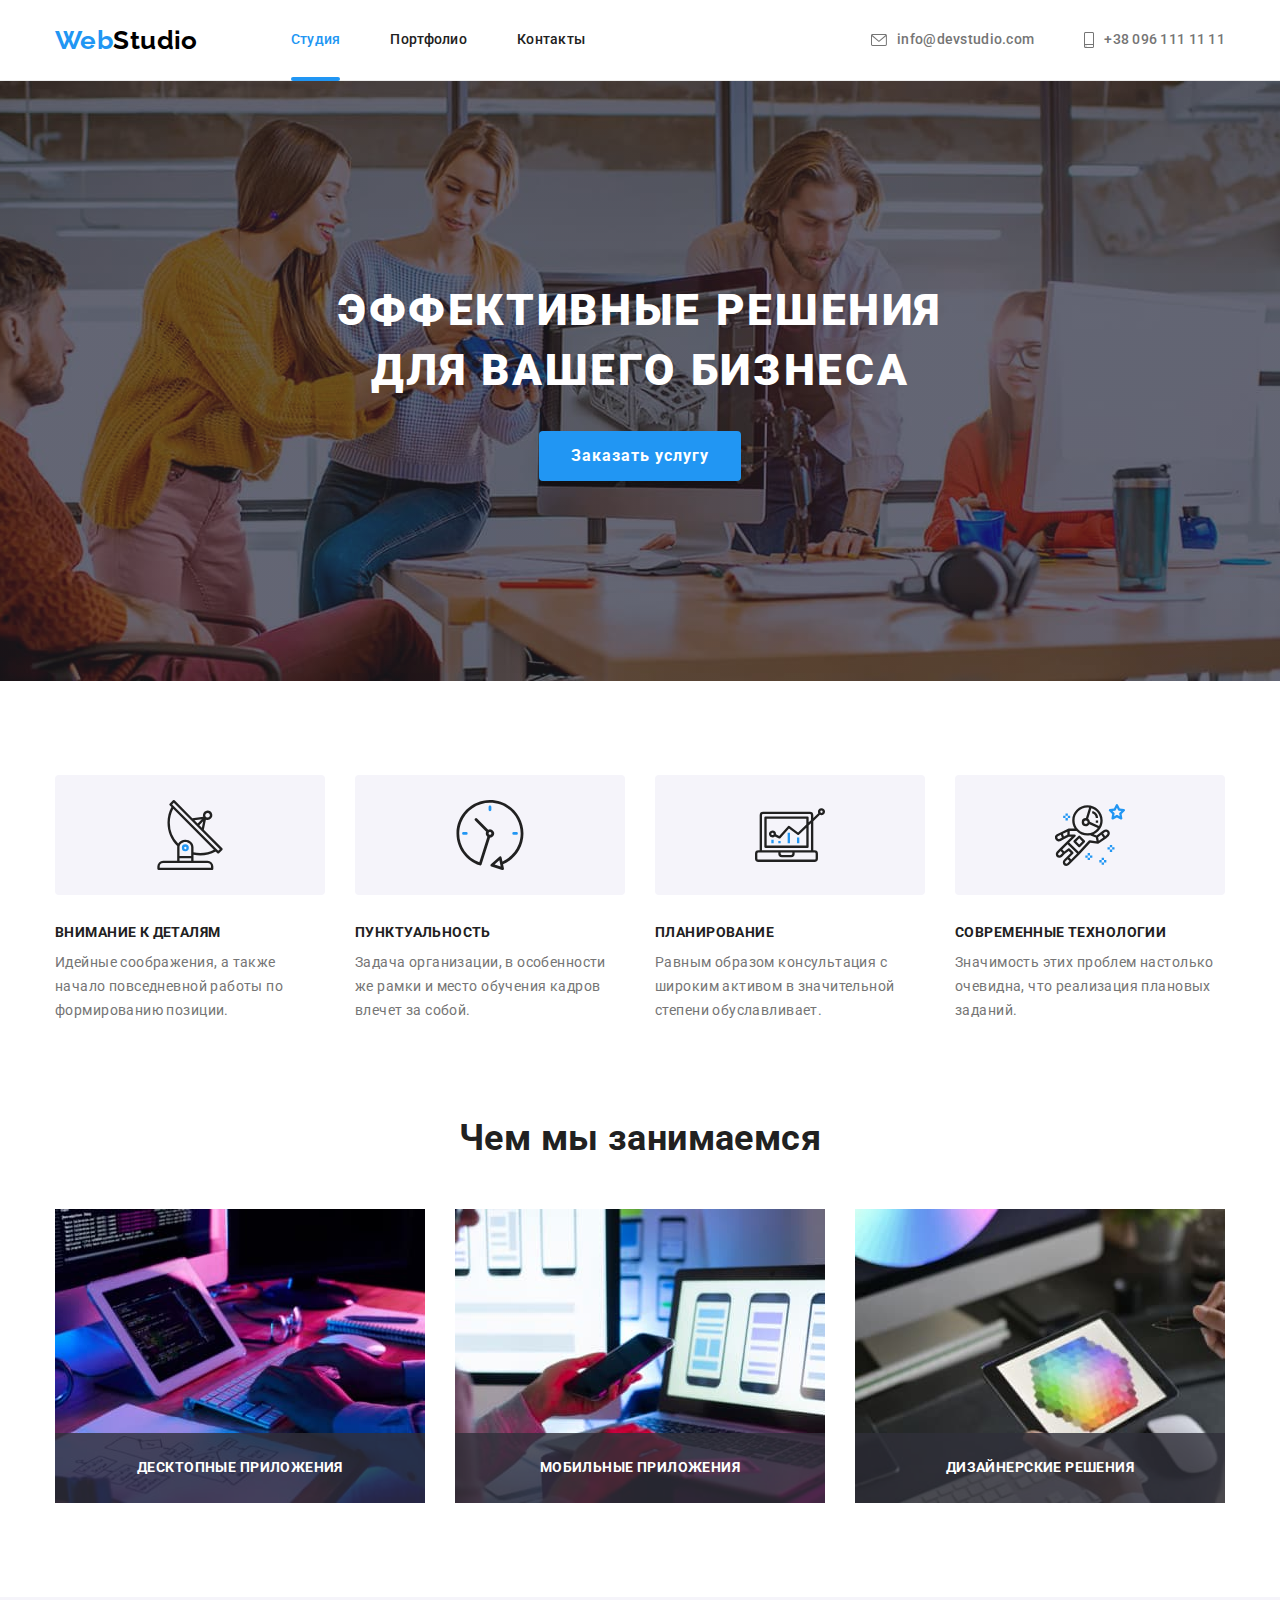
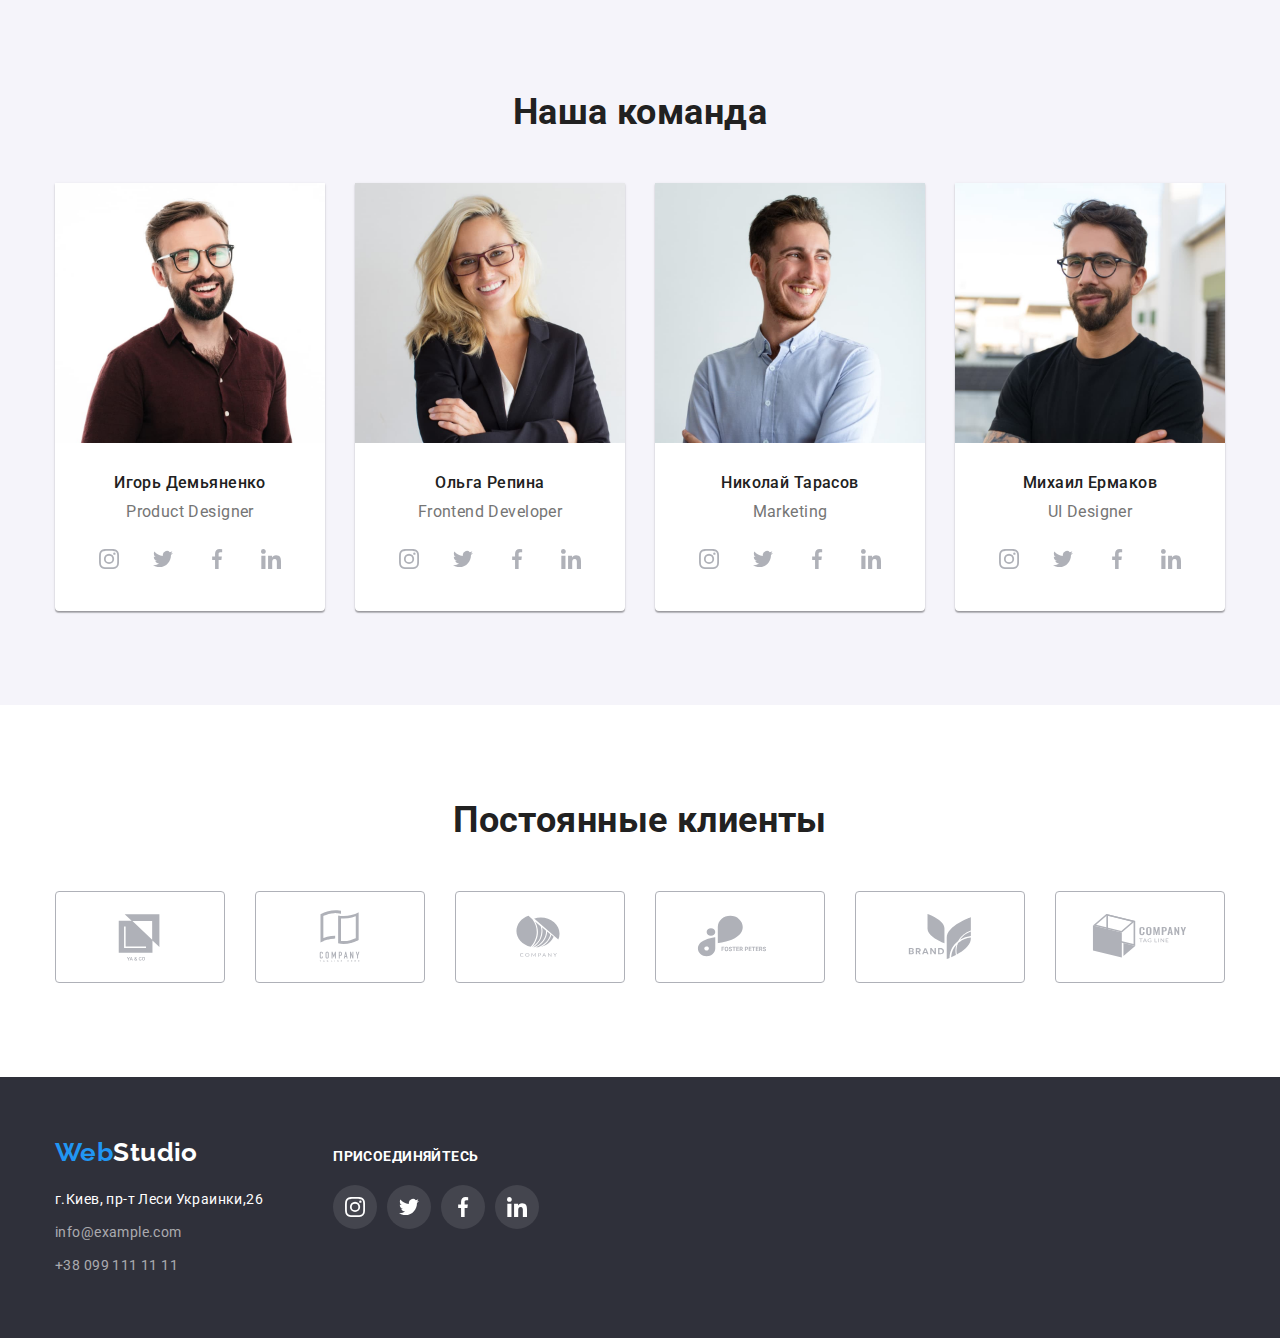
==== index.html @ ad2038ca "Initial commit" ====
<!DOCTYPE html>
<html lang="ru">
  <head>
    <meta charset="UTF-8" />
    <meta http-equiv="X-UA-Compatible" content="IE=edge" />
    <meta name="viewport" content="width=device-width, initial-scale=1.0" />
    <title>Document</title>
    <link rel="preconnect" href="https://fonts.googleapis.com" />
    <link rel="preconnect" href="https://fonts.gstatic.com" crossorigin />
    <link
      href="https://fonts.googleapis.com/css2?family=Raleway:wght@700&family=Roboto:wght@400;500;700;900&display=swap"
      rel="stylesheet"
    />
    <link
      rel="stylesheet"
      href="https://cdnjs.cloudflare.com/ajax/libs/modern-normalize/1.1.0/modern-normalize.min.css"
    />
    <link rel="stylesheet" href="./css/styles.css" />
  </head>

  <body>
    <!-- Секція Header -->
    <header class="header">
      <div class="container main-nav">
        <nav class="header-nav main-nav">
          <a class="logo" href="./index.html"> <span class="accent">Web</span>Studio</a>
          <ul class="header-list list">
            <li class="header-item">
              <a class="header-link current" href="./index.html">Студия</a>
            </li>
            <li class="header-item">
              <a class="header-link" href="./portfolio.html">Портфолио</a>
            </li>
            <li class="header-item"><a class="header-link" href="#">Контакты</a></li>
          </ul>
        </nav>
        <ul class="header-contacts-list list">
          <li class="header-contacts-item">
            <a class="contacts-link" href="mailto:info@example.com">
              <svg class="contacts-icon" width="16" height="12">
                <use href="./images/icons.svg#envelope"></use></svg
              >info@devstudio.com
            </a>
          </li>
          <li class="header-contacts-item">
            <a class="contacts-link" href="tel:+380991111111">
              <svg class="contacts-icon" width="10" height="16">
                <use href="./images/icons.svg#smartphone"></use></svg
              >+38 096 111 11 11
            </a>
          </li>
        </ul>
      </div>
    </header>

    <main>
      <!-- Секція Hero -->
      <section class="hero">
        <div class="container">
          <h1 class="hero-title">
            Эффективные решения <br />
            для вашего бизнеса
          </h1>
          <button class="hero-batton" type="button" data-modal-open>Заказать услугу</button>
        </div>
      </section>
      <!-- Секція Benefits -->
      <section class="benefits section">
        <div class="container">
          <h2 class="benefit-title visually-hidden">Достоинства компании</h2>
          <ul class="benefits-list list">
            <li class="benefits-item">
              <div class="benefits-thumb">
                <svg class="benefits-icon" width="70" height="70">
                  <use href="./images/icons.svg#antenna"></use>
                </svg>
              </div>
              <h3 class="benefits-title">Внимание к деталям</h3>
              <p>
                Идейные соображения, а также начало повседневной работы по формированию позиции.
              </p>
            </li>
            <li class="benefits-item">
              <div class="benefits-thumb">
                <svg class="benefits-icon" width="70" height="70">
                  <use href="./images/icons.svg#clock"></use>
                </svg>
              </div>
              <h3 class="benefits-title">Пунктуальность</h3>
              <p>
                Задача организации, в особенности же рамки и место обучения кадров влечет за собой.
              </p>
            </li>
            <li class="benefits-item">
              <div class="benefits-thumb">
                <svg class="benefits-icon" width="70" height="70">
                  <use href="./images/icons.svg#diagram"></use>
                </svg>
              </div>
              <h3 class="benefits-title">Планирование</h3>
              <p>
                Равным образом консультация с широким активом в значительной степени обуславливает.
              </p>
            </li>
            <li class="benefits-item">
              <div class="benefits-thumb">
                <svg class="benefits-icon" width="70" height="70">
                  <use href="./images/icons.svg#astronaut"></use>
                </svg>
              </div>
              <h3 class="benefits-title">Современные технологии</h3>
              <p>Значимость этих проблем настолько очевидна, что реализация плановых заданий.</p>
            </li>
          </ul>
        </div>
      </section>
      <!-- Секція About -->
      <section class="about section">
        <div class="container">
          <h2 class="about-title">Чем мы занимаемся</h2>
          <ul class="about-list card-set list">
            <li class="about-item card-set-item">
              <img
                class="about-img img"
                src="./images/img_1.jpg"
                alt="процес_програмиования"
                width="370"
              />
              <p class="img-title">Десктопные приложения</p>
            </li>
            <li class="about-item card-set-item">
              <img
                class="about-img img"
                src="./images/img_2.jpg"
                alt="девушка_звонит"
                width="370"
              />
              <p class="img-title">Мобильные приложения</p>
            </li>
            <li class="about-item card-set-item">
              <img
                class="about-img img"
                src="./images/img_3.jpg"
                alt="выбор_цвета_палитры"
                width="370"
              />
              <p class="img-title">Дизайнерские решения</p>
            </li>
          </ul>
        </div>
      </section>
      <!-- Секція Team -->
      <section class="team section">
        <div class="container">
          <h2 class="team-title">Наша команда</h2>
          <ul class="team-list card-set list">
            <li class="team-item card-set-item">
              <img
                class="team-img img"
                src="./images/img_4.jpg"
                alt="мужчина_Игорь Демьяненко"
                width="270"
              />
              <div class="text-container">
                <h3 class="team-unit">Игорь Демьяненко</h3>
                <p class="job-title">Product Designer</p>
                <ul class="social-network-list list">
                  <li class="social-network-item">
                    <a class="link-social" href="#" aria-label="instagram">
                      <svg class="social-icon" width="20" height="20">
                        <use href="./images/icons.svg#instagram"></use>
                      </svg>
                    </a>
                  </li>
                  <li class="social-network-item">
                    <a class="link-social" href="#" aria-label="twitter">
                      <svg class="social-icon" width="20" height="20">
                        <use href="./images/icons.svg#twitter"></use>
                      </svg>
                    </a>
                  </li>
                  <li class="social-network-item">
                    <a class="link-social" href="#" aria-label="facebook"
                      ><svg class="social-icon" width="20" height="20">
                        <use href="./images/icons.svg#facebook"></use></svg
                    ></a>
                  </li>
                  <li class="social-network-item">
                    <a class="link-social" href="#" aria-label="linkedin"
                      ><svg class="social-icon" width="20" height="20">
                        <use href="./images/icons.svg#linkedin"></use></svg
                    ></a>
                  </li>
                </ul>
              </div>
            </li>
            <li class="team-item card-set-item">
              <img
                class="team-img img"
                src="./images/img_5.jpg"
                alt="девушка_Ольга Репина"
                width="270"
              />
              <div class="text-container">
                <h3 class="team-unit">Ольга Репина</h3>
                <p class="job-title">Frontend Developer</p>
                <ul class="social-network-list list">
                  <li class="social-network-item">
                    <a class="link-social" href="#" aria-label="instagram"
                      ><svg class="social-icon" width="20" height="20">
                        <use href="./images/icons.svg#instagram"></use></svg
                    ></a>
                  </li>
                  <li class="social-network-item">
                    <a class="link-social" href="#" aria-label="twitter"
                      ><svg class="social-icon" width="20" height="20">
                        <use href="./images/icons.svg#twitter"></use></svg
                    ></a>
                  </li>
                  <li class="social-network-item">
                    <a class="link-social" href="#" aria-label="facebook"
                      ><svg class="social-icon" width="20" height="20">
                        <use href="./images/icons.svg#facebook"></use></svg
                    ></a>
                  </li>
                  <li class="social-network-item">
                    <a class="link-social" href="#" aria-label="linkedin"
                      ><svg class="social-icon" width="20" height="20">
                        <use href="./images/icons.svg#linkedin"></use></svg
                    ></a>
                  </li>
                </ul>
              </div>
            </li>
            <li class="team-item card-set-item">
              <img
                class="team-img img"
                src="./images/img_6.jpg"
                alt="мужчина_Николай Тарасов"
                width="270"
              />
              <div class="text-container">
                <h3 class="team-unit">Николай Тарасов</h3>
                <p class="job-title">Marketing</p>
                <ul class="social-network-list list">
                  <li class="social-network-item">
                    <a class="link-social" href="#" aria-label="instagram"
                      ><svg class="social-icon" width="20" height="20">
                        <use href="./images/icons.svg#instagram"></use></svg
                    ></a>
                  </li>
                  <li class="social-network-item">
                    <a class="link-social" href="#" aria-label="twitter"
                      ><svg class="social-icon" width="20" height="20">
                        <use href="./images/icons.svg#twitter"></use></svg
                    ></a>
                  </li>
                  <li class="social-network-item">
                    <a class="link-social" href="#" aria-label="facebook"
                      ><svg class="social-icon" width="20" height="20">
                        <use href="./images/icons.svg#facebook"></use></svg
                    ></a>
                  </li>
                  <li class="social-network-item">
                    <a class="link-social" href="#" aria-label="linkedin"
                      ><svg class="social-icon" width="20" height="20">
                        <use href="./images/icons.svg#linkedin"></use></svg
                    ></a>
                  </li>
                </ul>
              </div>
            </li>
            <li class="team-item card-set-item">
              <img
                class="team-img img"
                src="./images/img_7.jpg"
                alt="мужчина_Михаил Ермаков"
                width="270"
              />
              <div class="text-container">
                <h3 class="team-unit">Михаил Ермаков</h3>
                <p class="job-title">UI Designer</p>
                <ul class="social-network-list list">
                  <li class="social-network-item">
                    <a class="link-social" href="#" aria-label="instagram"
                      ><svg class="social-icon" width="20" height="20">
                        <use href="./images/icons.svg#instagram"></use></svg
                    ></a>
                  </li>
                  <li class="social-network-item">
                    <a class="link-social" href="#" aria-label="twitter"
                      ><svg class="social-icon" width="20" height="20">
                        <use href="./images/icons.svg#twitter"></use></svg
                    ></a>
                  </li>
                  <li class="social-network-item">
                    <a class="link-social" href="#" aria-label="facebook"
                      ><svg class="social-icon" width="20" height="20">
                        <use href="./images/icons.svg#facebook"></use></svg
                    ></a>
                  </li>
                  <li class="social-network-item">
                    <a class="link-social" href="#" aria-label="linkedin"
                      ><svg class="social-icon" width="20" height="20">
                        <use href="./images/icons.svg#linkedin"></use></svg
                    ></a>
                  </li>
                </ul>
              </div>
            </li>
          </ul>
        </div>
      </section>
      <!-- Секція Clients -->
      <section class="clients section">
        <div class="container">
          <h2 class="clients-title">Постоянные клиенты</h2>
          <ul class="clients-list list">
            <li class="clients-items">
              <a class="clients-link" href="#" aria-label="ya_&_co">
                <svg class="logo-icon" width="106" height="60">
                  <use href="./images/icons.svg#logo_1"></use></svg
              ></a>
            </li>
            <li class="clients-items">
              <a class="clients-link" href="#" aria-label="company_tagline_here">
                <svg class="logo-icon" width="106" height="60">
                  <use href="./images/icons.svg#logo_2"></use></svg
              ></a>
            </li>
            <li class="clients-items">
              <a class="clients-link" href="#" aria-label="company">
                <svg class="logo-icon" width="106" height="60">
                  <use href="./images/icons.svg#logo_3"></use></svg
              ></a>
            </li>
            <li class="clients-items">
              <a class="clients-link" href="#" aria-label="foster_peters">
                <svg class="logo-icon" width="106" height="60">
                  <use href="./images/icons.svg#logo_4"></use></svg
              ></a>
            </li>
            <li class="clients-items">
              <a class="clients-link" href="#" aria-label="brand">
                <svg class="logo-icon" width="106" height="60">
                  <use href="./images/icons.svg#logo_5"></use></svg
              ></a>
            </li>
            <li class="clients-items">
              <a class="clients-link" href="#" aria-label="company_tag_line">
                <svg class="logo-icon" width="106" height="60">
                  <use href="./images/icons.svg#logo_6"></use></svg
              ></a>
            </li>
          </ul>
        </div>
      </section>
    </main>
    <!-- Секція Footer -->
    <footer class="footer">
      <div class="container">
        <div class="footer-contact">
          <a class="logo" href="./index.html"> <span class="accent">Web</span>Studio</a>
          <address>
            <ul class="footer-list list">
              <li class="footer-item">
                <a
                  class="footer-address"
                  href="https://goo.gl/maps/8b87fUh3uZsaHk5C8"
                  target="_blank"
                  rel="noreferrer noopener"
                >
                  г.Киев, пр-т Леси Украинки,26
                </a>
              </li>
              <li class="footer-item">
                <a class="footer-contact-link" href="mailto:info@example.com">info@example.com</a>
              </li>
              <li class="footer-item">
                <a class="footer-contact-link" href="tel:+380991111111">+38 099 111 11 11</a>
              </li>
            </ul>
          </address>
        </div>
        <div class="footer-social">
          <p class="social-title">присоединяйтесь</p>
          <ul class="social-network-list list">
            <li class="social-network-item">
              <a class="link-social" href="#" aria-label="instagram"
                ><svg class="social-icon" width="20" height="20">
                  <use href="./images/icons.svg#instagram"></use></svg
              ></a>
            </li>
            <li class="social-network-item">
              <a class="link-social" href="#" aria-label="twitter"
                ><svg class="social-icon" width="20" height="20">
                  <use href="./images/icons.svg#twitter"></use></svg
              ></a>
            </li>
            <li class="social-network-item">
              <a class="link-social" href="#" aria-label="facebook"
                ><svg class="social-icon" width="20" height="20">
                  <use href="./images/icons.svg#facebook"></use></svg
              ></a>
            </li>
            <li class="social-network-item">
              <a class="link-social" href="#" aria-label="linkedin"
                ><svg class="social-icon" width="20" height="20">
                  <use href="./images/icons.svg#linkedin"></use></svg
              ></a>
            </li>
          </ul>
        </div>
      </div>
    </footer>
    <div class="backdrop is-hidden" data-modal>
      <div class="modal">
        <button class="bt-modal-close" type="button" aria-label="modal-close" data-modal-close>
          <svg class="modal-close-icon" width="18" height="18">
            <use href="./images/icons.svg#modal_close"></use>
          </svg>
        </button>
      </div>
    </div>
    <script src="./js/modal.js"></script>
  </body>
</html>
---- css/styles.css ----
:root {
  /* fonts */
  --main-font: 'Roboto';
  --secondary-font: 'Raleway';

  /* text color */
  --primary-text-color: #757575;
  --title-text-color: #000000;
  --link-base-color: #212121;
  --text-white-color: #ffffff;
  --link-active-color: #2196f3;
  --footer-contact-color: rgba(255, 255, 255, 0.6);

  /* gradient */
  --hero-linear-gradient: rgba(47, 48, 58, 0.4);

  /* icon color */
  --team-icon-color: #afb1b8;
  --team-icon-focus-color: #ffffff;
  --clients-color: #afb1b8;
  --clients-focus-color: #188ce8;
  --footer-icon-color: #ffffff;

  /* background-color */
  --background-white-color: #ffffff;
  --background-secondary-color: #2f303a;
  --background-btn-active-color: #188ce8;
  --background-button-color: #f5f4fa;
  --team-icon-focus-bg: #2196f3;
  --footer-icon-bg: rgba(255, 255, 255, 0.1);
  --footer-icon-focus-bg: #2196f3;

  /* border-color */
  --header-border-color: #ececec;
  --portfolio-border-color: #eeeeee;
  --clients-border-color: #afb1b8;
  --clients-border-focus-color: #188ce8;
  --team-item-border: 0px 0px 4px 4px;

  /* box-shadow */
  --hero-batton-shadow: 0px 4px 4px rgba(0, 0, 0, 0.15);
  --team-item-shadow: 0px 1px 3px rgba(0, 0, 0, 0.12), 0px 1px 1px rgba(0, 0, 0, 0.14),
    0px 2px 1px rgba(0, 0, 0, 0.2);
  --portfolio-filters-item-shadow: 0px 3px 1px rgba(0, 0, 0, 0.1), 0px 1px 2px rgba(0, 0, 0, 0.08),
    0px 2px 2px rgba(0, 0, 0, 0.12);
  --portfolio-projects-item-shadow: 0px 1px 1px rgba(0, 0, 0, 0.12), 0px 4px 4px rgba(0, 0, 0, 0.06),
    1px 4px 6px rgba(0, 0, 0, 0.16);

  /* others */
  --items: 3;
  --indent: 30px;
}

body {
  font-family: var(--main-font), sans-serif;
  font-size: 14px;
  line-height: 1.71;
  letter-spacing: 0.03em;
  color: var(--primary-text-color);

  background-color: var(--background-white-color);
}

h1,
h2,
h3,
h4,
h5,
h6,
p {
  margin: 0;
  padding: 0;
}

.img {
  display: block;
  max-width: 100%;
  height: auto;
}

.list {
  padding: 0;
  margin: 0;
  list-style: none;
}

.section {
  padding-top: 94px;
  padding-bottom: 94px;
}

.container {
  width: 1200px;
  padding-left: 15px;
  padding-right: 15px;
  margin-left: auto;
  margin-right: auto;
}

.visually-hidden {
  position: absolute;
  width: 1px;
  height: 1px;
  margin: -1px;
  border: 0;
  padding: 0;

  white-space: nowrap;
  clip-path: inset(100%);
  clip: rect(0 0 0 0);
  overflow: hidden;
}

/* cітка із застосуванням flex-box */

.card-set {
  display: flex;
  flex-wrap: wrap;
  margin: calc(-1 * var(--indent) / 2);
}

.card-set-item {
  flex-basis: calc((100% - var(--indent) * var(--items)) / var(--items));
  margin: calc(var(--indent) / 2);
}

/* social network */

.social-network-list {
  display: flex;
}

.social-network-item {
  margin-right: 10px;
}

.social-network-item:last-child {
  margin-right: 0;
}

.link-social {
  display: flex;
  justify-content: center;
  align-items: center;
  width: 44px;
  height: 44px;

  border-radius: 50%;
}
/* end social network */

/* cекція Header */
.header {
  border-bottom: 1px solid var(--header-border-color);
}

.main-nav {
  display: flex;
  align-items: center;
}

.logo {
  display: block;

  font-family: var(--secondary-font);
  font-weight: 700;
  font-size: 26px;
  line-height: 1.19;
  color: var(--title-text-color);
  text-decoration: none;
}

.logo .accent {
  color: var(--link-active-color);
}

.header-list {
  display: flex;
  margin-left: 93px;
}

.header-nav .header-item + .header-item {
  margin-left: 50px;
}

.header-nav .header-link {
  position: relative;

  display: block;
  padding-top: 32px;
  padding-bottom: 32px;

  font-weight: 500;
  font-size: 14px;
  line-height: 1.14;
  letter-spacing: 0.02em;
  color: var(--link-base-color);
  text-decoration: none;

  transition: color 250ms cubic-bezier(0.4, 0, 0.2, 1);
}

.header-nav .header-link:hover,
.header-nav .header-link:focus {
  color: var(--link-active-color);
}

.header-nav .header-link.current {
  color: var(--link-active-color);
}

.current::after {
  position: absolute;
  left: 0;
  bottom: -1px;

  content: '';
  display: block;
  width: 100%;
  height: 4px;
  border-radius: 2px;
  background-color: var(--link-active-color);
}

.header-contacts-list {
  display: flex;
  margin-left: auto;
  align-items: center;
}

.header-contacts-list .header-contacts-item + .header-contacts-item {
  margin-left: 50px;
}

.header-contacts-list .contacts-link {
  display: flex;
  align-items: center;
  padding-top: 32px;
  padding-bottom: 32px;

  font-weight: 500;
  font-size: 14px;
  line-height: 1.14;
  letter-spacing: 0.02em;
  color: var(--primary-text-color);
  text-decoration: none;

  transition: color 250ms cubic-bezier(0.4, 0, 0.2, 1);
}

.header-contacts-list .contacts-link:hover,
.header-contacts-list .contacts-link:focus {
  color: var(--link-active-color);
}

.header .contacts-icon {
  margin-right: 10px;

  fill: currentColor;
}

/* Секція Hero */
.hero {
  max-width: 1600px;
  height: 600px;
  padding: 200px 0;
  margin-left: auto;
  margin-right: auto;

  text-align: center;

  background-image: linear-gradient(
      to right,
      var(--hero-linear-gradient),
      var(--hero-linear-gradient)
    ),
    url(../images/bg-img.jpg);
  background-size: cover;
  background-repeat: no-repeat;
  background-position: center;
  background-color: var(--background-secondary-color);
}

.hero-title {
  margin-bottom: 30px;

  font-weight: 900;
  font-size: 44px;
  line-height: 1.36;
  letter-spacing: 0.06em;
  text-transform: uppercase;
  color: var(--text-white-color);
}

.hero-batton {
  display: inline-block;
  min-width: 200px;
  padding: 10px 32px;

  font-family: inherit;
  font-weight: 700;
  font-size: 16px;
  line-height: 1.88;
  letter-spacing: 0.06em;
  color: var(--text-white-color);

  text-align: center;

  background-color: var(--link-active-color);
  border-radius: 4px;
  border: none;
  box-shadow: var(--hero-batton-shadow);

  transition: background-color 250ms cubic-bezier(0.4, 0, 0.2, 1);
  cursor: pointer;
}

.hero-batton:hover,
.hero-batton:focus {
  background-color: var(--background-btn-active-color);
}

/* Заголовки секцій  */

.about-title,
.team-title,
.clients-title {
  font-weight: 700;
  font-size: 36px;
  line-height: 1.17;
  color: var(--link-base-color);
}

/* Секція Benefits */

.benefits-list {
  display: flex;
}

.benefits-item {
  width: 270px;
  margin-right: 30px;
}

.benefits-item:last-child {
  margin-right: 0;
}

.benefits-thumb {
  width: 270px;
  height: 120px;
  padding: 25px 100px;
  margin-bottom: 30px;

  background-color: var(--background-button-color);
  border-radius: 4px;
}

.benefits .benefits-title {
  margin-bottom: 10px;

  font-weight: 700;
  font-size: 14px;
  line-height: 1.14;
  color: var(--link-base-color);
  text-transform: uppercase;
}

/* Секція About */

.about.section {
  padding-top: 0;
}

.about-title {
  text-align: center;
}

.about-title {
  margin-bottom: 50px;
}

.about-list {
  --items: 3;
}

.about-item {
  position: relative;
}

.about .img-title {
  position: absolute;
  bottom: 0;
  left: 0;

  display: flex;
  width: 100%;
  height: 70px;
  justify-content: center;
  align-items: center;

  font-weight: 700;
  line-height: 1.14;
  text-align: center;
  text-transform: uppercase;
  color: var(--text-white-color);
  background-color: rgba(47, 48, 58, 0.8);
}

/* Секція Team */

.team {
  text-align: center;

  background-color: var(--background-button-color);
}

.team-title {
  margin-bottom: 50px;
}

.team-item {
  background-color: var(--background-white-color);
  border-radius: var(--team-item-border);
  box-shadow: var(--team-item-shadow);
}

.team .text-container {
  padding: 30px 0;

  text-align: center;
}

.team-list {
  --items: 4;
}

.team-unit {
  margin-bottom: 10px;

  font-weight: 500;
  font-size: 16px;
  line-height: 1.19;
  color: var(--link-base-color);
  text-align: center;
}

.team .job-title {
  margin-bottom: 16px;

  font-size: 16px;
  line-height: 1.19;
  text-align: center;
}

.team .social-network-list {
  justify-content: center;
}

.team .link-social {
  color: var(--team-icon-color);

  transition: color 250ms cubic-bezier(0.4, 0, 0.2, 1),
    background-color 250ms cubic-bezier(0.4, 0, 0.2, 1);
}

.team .link-social:hover,
.team .link-social:focus {
  color: var(--team-icon-focus-color);
  background-color: var(--team-icon-focus-bg);
}

.team .social-icon {
  fill: currentColor;
}

/* Секція Clients */
.clients {
  text-align: center;
}

.clients-title {
  margin-bottom: 50px;
}

.clients-list {
  display: flex;
}

.clients-items {
  margin-right: 30px;
}

.clients-items:last-child {
  margin-right: 0;
}

.clients-link {
  display: flex;
  justify-content: center;
  align-items: center;
  width: 170px;
  height: 92px;

  color: var(--clients-color);

  border: 1px solid var(--clients-border-color);
  border-radius: 4px;

  transition: color 250ms cubic-bezier(0.4, 0, 0.2, 1),
    border-color 250ms cubic-bezier(0.4, 0, 0.2, 1);
}

.clients-link:hover,
.clients-link:focus {
  color: var(--clients-focus-color);

  border-color: var(--clients-border-focus-color);
}

.logo-icon {
  fill: currentColor;
}

/* Секція Footer */
.footer {
  padding-top: 60px;
  padding-bottom: 60px;

  background-color: var(--background-secondary-color);
}

.footer .container {
  display: flex;
  align-items: baseline;
}

.footer-contact {
  margin-right: 70px;
}

.footer .logo {
  display: inline-block;
  margin-bottom: 20px;

  color: var(--text-white-color);
}

.footer-item:not(:last-child) {
  margin-bottom: 9px;
}

.footer-address {
  font-style: normal;
  font-size: 14px;
  line-height: 1.71;
  color: var(--text-white-color);
  text-decoration: none;

  transition: color 250ms cubic-bezier(0.4, 0, 0.2, 1);
}

.footer-address:hover,
.footer-address:focus {
  color: var(--link-active-color);
}

.footer-contact-link {
  font-style: normal;
  font-size: 14px;
  line-height: 1.71;
  color: var(--footer-contact-color);
  text-decoration: none;

  transition: color 250ms cubic-bezier(0.4, 0, 0.2, 1);
}

.footer-contact-link:hover,
.footer-contact-link:focus {
  color: var(--link-active-color);
}

.social-title {
  margin-bottom: 20px;

  font-weight: 700;
  font-size: 14px;
  line-height: 1.14;
  color: var(--text-white-color);
  text-transform: uppercase;
}

.footer .link-social {
  color: var(--footer-icon-color);

  background-color: var(--footer-icon-bg);

  transition: background-color 250ms cubic-bezier(0.4, 0, 0.2, 1);
}

.footer .link-social:hover,
.footer .link-social:focus {
  background-color: var(--footer-icon-focus-bg);
}

.footer .social-icon {
  fill: currentColor;
}

/* Секція Portfolio */

.portfolio-filters-list {
  display: flex;
  justify-content: center;
  margin-bottom: 50px;
}

.portfolio-filters-list .item + .item {
  margin-left: 8px;
}

.portfolio-filters-item {
  padding: 6px 22px;

  font-family: inherit;
  font-weight: 500;
  font-size: 16px;
  line-height: 1.62;
  letter-spacing: 0.03em;
  color: var(--link-base-color);
  text-align: center;

  background-color: var(--background-button-color);
  border: none;
  border-radius: 4px;

  cursor: pointer;

  transition: color 250ms cubic-bezier(0.4, 0, 0.2, 1),
    background-color 250ms cubic-bezier(0.4, 0, 0.2, 1),
    box-shadow 250ms cubic-bezier(0.4, 0, 0.2, 1);
}

.portfolio-filters-item:hover,
.portfolio-filters-item:focus {
  color: var(--text-white-color);

  background-color: var(--link-active-color);
  box-shadow: var(--portfolio-filters-item-shadow);
}

.portfolio-projects-list {
  --items: 3;
}

.portfolio-link {
  display: block;
  text-decoration: none;

  transition: box-shadow 250ms cubic-bezier(0.4, 0, 0.2, 1);
}

.portfolio-link:hover,
.portfolio-link:focus {
  display: block;

  box-shadow: var(--portfolio-projects-item-shadow);
}

.product-thumb {
  position: relative;
  overflow: hidden;
}

.product-overlay {
  position: absolute;
  top: 0;
  left: 0;
  width: 100%;
  height: 100%;
  background-color: rgba(33, 150, 243, 0.9);

  transform: translateY(calc(100% + 1px));
  /* opacity: 0; */
  transition: transform 250ms cubic-bezier(0.4, 0, 0.2, 1),
    opacity 250ms cubic-bezier(0.4, 0, 0.2, 1);
}

.product-description {
  position: absolute;
  top: 50%;
  left: 50%;

  /* opacity: 0; */
  transform: translate(-50%, -50%);
}

/* .portfolio-link:hover .product-description,
.portfolio-link:focus .product-description {
  opacity: 1;
} */

.portfolio-link:hover .product-overlay,
.portfolio-link:focus .product-overlay {
  transform: translateY(0);
  /* opacity: 1; */
}

.description-text {
  width: 322px;
  font-size: 18px;
  line-height: 1.56;
  color: var(--text-white-color);
}

.portfolio .title {
  padding: 20px 24px;

  border-left: 1px solid var(--portfolio-border-color);
  border-right: 1px solid var(--portfolio-border-color);
  border-bottom: 1px solid var(--portfolio-border-color);
}

.portfolio-project {
  margin-bottom: 4px;

  font-weight: 700;
  font-size: 18px;
  line-height: 2;
  letter-spacing: 0.06em;
  color: var(--link-base-color);
}

.portfolio-working {
  font-size: 16px;
  line-height: 1.88;
  color: var(--primary-text-color);
}

.backdrop {
  position: fixed;
  top: 0;
  left: 0;

  min-width: 100%;
  min-height: 100%;

  background-color: rgba(0, 0, 0, 0.2);

  opacity: 1;
  transition: opacity 1000ms cubic-bezier(0.4, 0, 0.2, 1);
}

.backdrop.is-hidden {
  opacity: 0;
  pointer-events: none;
}

.backdrop.is-hidden .modal {
  transform: translate(-50%, -50%) scale(1.2);
}

.modal {
  position: absolute;
  top: 50%;
  left: 50%;

  width: 528px;
  height: 581px;

  background-color: #ffffff;
  box-shadow: 0px 1px 3px rgba(0, 0, 0, 0.12), 0px 1px 1px rgba(0, 0, 0, 0.14),
    0px 2px 1px rgba(0, 0, 0, 0.2);
  border-radius: 4px;

  transform: translate(-50%, -50%) scale(1);
  transition: transform 250ms cubic-bezier(0.4, 0, 0.2, 1);
}

.bt-modal-close {
  position: absolute;
  top: 8px;
  right: 8px;

  display: flex;
  justify-content: center;
  align-items: center;

  padding: 0;

  width: 30px;
  height: 30px;

  border: 1px solid rgba(0, 0, 0, 0.1);
  border-radius: 50%;
  background-color: #ffffff;

  cursor: pointer;
}
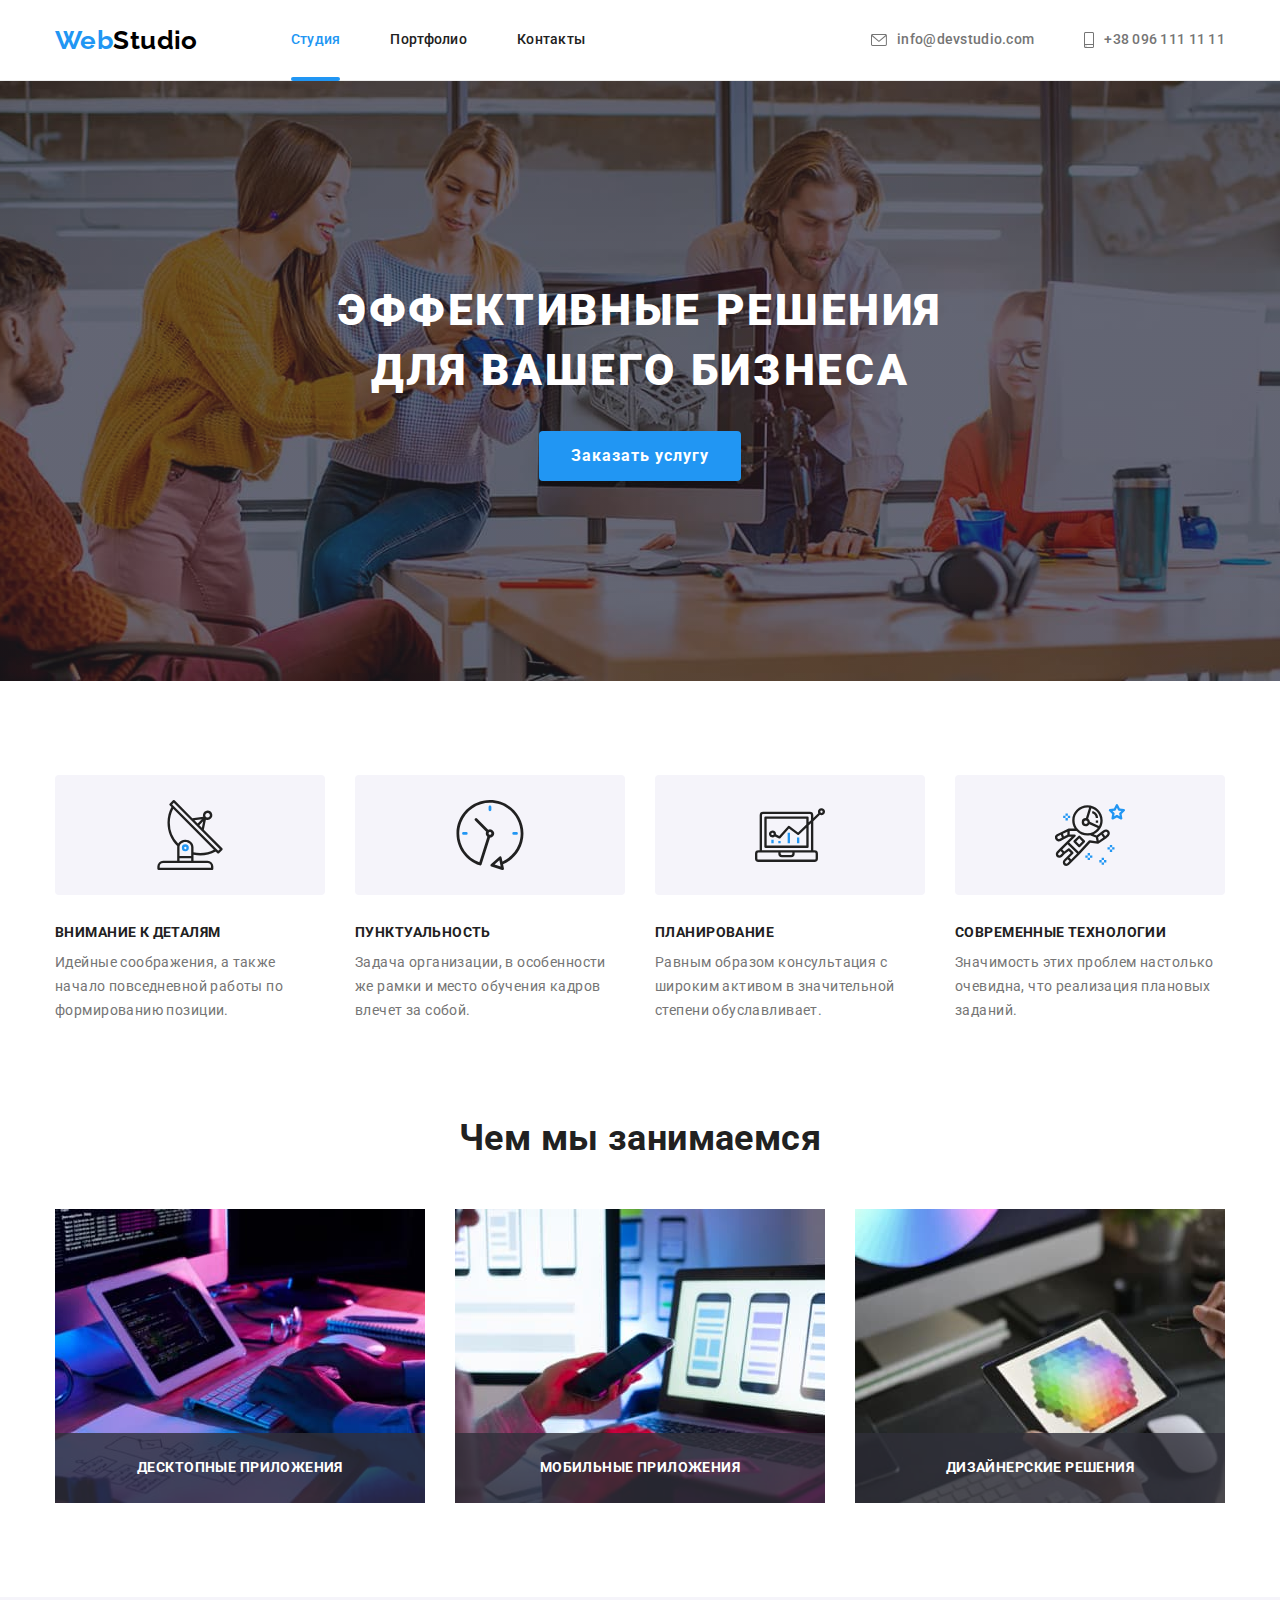
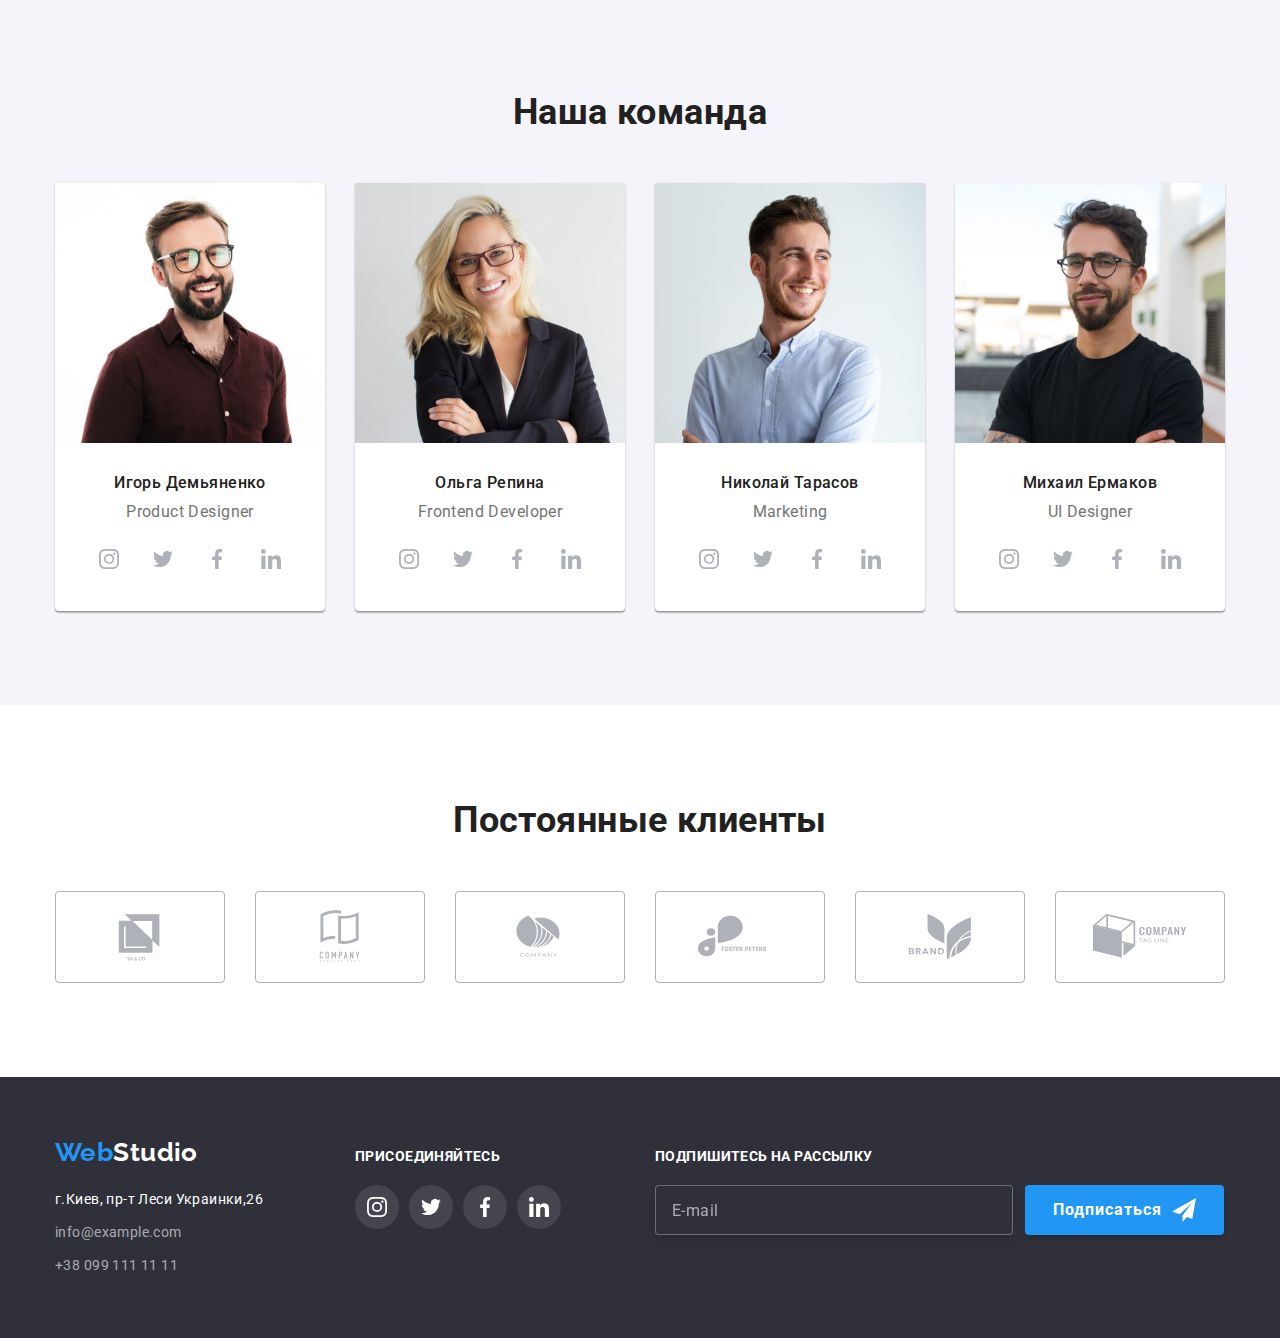
==== commit e1549957: "Добавляет формы" ====
--- a/index.html
+++ b/index.html
@@ -383,7 +383,7 @@
           </address>
         </div>
         <div class="footer-social">
-          <p class="social-title">присоединяйтесь</p>
+          <b class="social-title">присоединяйтесь</b>
           <ul class="social-network-list list">
             <li class="social-network-item">
               <a class="link-social" href="#" aria-label="instagram"
@@ -411,10 +411,70 @@
             </li>
           </ul>
         </div>
+        <div class="footer-subscribe">
+          <b class="subscribe-title">Подпишитесь на рассылку</b>
+          <form class="form">
+            <label class="form-field">
+              <input class="form-inpat" type="email" name="mail" placeholder="E-mail" />
+            </label>
+            <button class="subscribe-button" type="submit">
+              Подписаться
+              <svg class="subscribe-icon" width="24" height="24">
+                <use href="./images/icons.svg#subscribe"></use>
+              </svg>
+            </button>
+          </form>
+        </div>
       </div>
     </footer>
     <div class="backdrop is-hidden" data-modal>
       <div class="modal">
+        <form class="form">
+          <b class="form-title">Оставьте свои данные, мы вам перезвоним</b>
+          <label class="form-field">
+            <span class="form-lable">Имя</span>
+            <input class="form-input" type="text" name="user-name" />
+            <svg class="form-icon" width="18" height="18">
+              <use href="./images/icons.svg#user_name"></use>
+            </svg>
+          </label>
+          <label class="form-field">
+            <span class="form-lable">Телефон</span>
+            <input class="form-input" type="tel" name="tel" />
+            <svg class="form-icon" width="18" height="18">
+              <use href="./images/icons.svg#tel"></use>
+            </svg>
+          </label>
+          <label class="form-field">
+            <span class="form-lable">Почта</span>
+            <input class="form-input" type="email" name="mail" />
+            <svg class="form-icon" width="18" height="18">
+              <use href="./images/icons.svg#mail"></use>
+            </svg>
+          </label>
+          <label class="form-field">
+            <span class="form-lable">Комментарий</span>
+            <textarea
+              class="form-textarea-input"
+              name="comment"
+              placeholder="Введите текст"
+            ></textarea>
+          </label>
+          <label class="checkbox-field">
+            <input class="checkbox-input" type="checkbox" />
+            <svg class="on-checkbox" width="16" height="15">
+              <use href="./images/icons.svg#on_checkbox"></use>
+            </svg>
+            <svg class="off-checkbox" width="16" height="15">
+              <use href="./images/icons.svg#off_checkbox"></use>
+            </svg>
+            <span class="form-text-checkbox"
+              >Соглашаюсь с рассылкой и принимаю
+              <a class="checkbox-link" href="#">Условия договора</a></span
+            >
+          </label>
+          <button class="submit-button" type="submit">Отправить</button>
+        </form>
         <button class="bt-modal-close" type="button" aria-label="modal-close" data-modal-close>
           <svg class="modal-close-icon" width="18" height="18">
             <use href="./images/icons.svg#modal_close"></use>
--- a/css/styles.css
+++ b/css/styles.css
@@ -49,6 +49,7 @@
   /* others */
   --items: 3;
   --indent: 30px;
+  --transition: 250ms cubic-bezier(0.4, 0, 0.2, 1);
 }
 
 body {
@@ -197,7 +198,7 @@
   color: var(--link-base-color);
   text-decoration: none;
 
-  transition: color 250ms cubic-bezier(0.4, 0, 0.2, 1);
+  transition: color var(--transition);
 }
 
 .header-nav .header-link:hover,
@@ -245,7 +246,7 @@
   color: var(--primary-text-color);
   text-decoration: none;
 
-  transition: color 250ms cubic-bezier(0.4, 0, 0.2, 1);
+  transition: color var(--transition);
 }
 
 .header-contacts-list .contacts-link:hover,
@@ -311,7 +312,7 @@
   border: none;
   box-shadow: var(--hero-batton-shadow);
 
-  transition: background-color 250ms cubic-bezier(0.4, 0, 0.2, 1);
+  transition: background-color var(--transition);
   cursor: pointer;
 }
 
@@ -460,8 +461,7 @@
 .team .link-social {
   color: var(--team-icon-color);
 
-  transition: color 250ms cubic-bezier(0.4, 0, 0.2, 1),
-    background-color 250ms cubic-bezier(0.4, 0, 0.2, 1);
+  transition: color var(--transition), background-color var(--transition);
 }
 
 .team .link-social:hover,
@@ -507,8 +507,7 @@
   border: 1px solid var(--clients-border-color);
   border-radius: 4px;
 
-  transition: color 250ms cubic-bezier(0.4, 0, 0.2, 1),
-    border-color 250ms cubic-bezier(0.4, 0, 0.2, 1);
+  transition: color var(--transition), border-color var(--transition);
 }
 
 .clients-link:hover,
@@ -536,6 +535,7 @@
 }
 
 .footer-contact {
+  width: 231px;
   margin-right: 70px;
 }
 
@@ -557,7 +557,7 @@
   color: var(--text-white-color);
   text-decoration: none;
 
-  transition: color 250ms cubic-bezier(0.4, 0, 0.2, 1);
+  transition: color var(--transition);
 }
 
 .footer-address:hover,
@@ -572,7 +572,7 @@
   color: var(--footer-contact-color);
   text-decoration: none;
 
-  transition: color 250ms cubic-bezier(0.4, 0, 0.2, 1);
+  transition: color var(--transition);
 }
 
 .footer-contact-link:hover,
@@ -580,7 +580,12 @@
   color: var(--link-active-color);
 }
 
+.footer-social {
+  margin-right: 94px;
+}
+
 .social-title {
+  display: inline-block;
   margin-bottom: 20px;
 
   font-weight: 700;
@@ -595,7 +600,7 @@
 
   background-color: var(--footer-icon-bg);
 
-  transition: background-color 250ms cubic-bezier(0.4, 0, 0.2, 1);
+  transition: background-color var(--transition);
 }
 
 .footer .link-social:hover,
@@ -604,6 +609,67 @@
 }
 
 .footer .social-icon {
+  fill: currentColor;
+}
+
+.subscribe-title {
+  display: block;
+  margin-bottom: 20px;
+
+  font-weight: 700;
+  font-size: 14px;
+  line-height: 1.14;
+  color: var(--text-white-color);
+  text-transform: uppercase;
+}
+
+.footer .form {
+  display: flex;
+  width: 570px;
+}
+
+.form-inpat {
+  width: 358px;
+  height: 50px;
+  margin-right: 12px;
+  padding: 15px 16px;
+
+  font-size: 16px;
+  line-height: 1.25;
+  letter-spacing: 0.03em;
+  color: rgba(255, 255, 255, 0.6);
+  background-color: var(--background-secondary-color);
+
+  border: 1px solid rgba(255, 255, 255, 0.3);
+  filter: drop-shadow(0px 4px 4px rgba(0, 0, 0, 0.15));
+  border-radius: 4px;
+}
+
+.form-inpat::placeholder {
+  color: rgba(255, 255, 255, 0.6);
+}
+
+.form .subscribe-button {
+  display: flex;
+  align-items: center;
+  height: 50px;
+  padding: 10px 28px;
+
+  font-weight: 700;
+  font-size: 16px;
+  line-height: 1.88;
+  letter-spacing: 0.06em;
+  color: #ffffff;
+
+  background: #2196f3;
+  box-shadow: 0px 4px 4px rgba(0, 0, 0, 0.15);
+  border: none;
+  border-radius: 4px;
+  cursor: pointer;
+}
+
+.subscribe-icon {
+  margin-left: 10px;
   fill: currentColor;
 }
 
@@ -636,9 +702,8 @@
 
   cursor: pointer;
 
-  transition: color 250ms cubic-bezier(0.4, 0, 0.2, 1),
-    background-color 250ms cubic-bezier(0.4, 0, 0.2, 1),
-    box-shadow 250ms cubic-bezier(0.4, 0, 0.2, 1);
+  transition: color var(--transition), background-color var(--transition),
+    box-shadow var(--transition);
 }
 
 .portfolio-filters-item:hover,
@@ -657,7 +722,7 @@
   display: block;
   text-decoration: none;
 
-  transition: box-shadow 250ms cubic-bezier(0.4, 0, 0.2, 1);
+  transition: box-shadow var(--transition);
 }
 
 .portfolio-link:hover,
@@ -682,8 +747,7 @@
 
   transform: translateY(calc(100% + 1px));
   /* opacity: 0; */
-  transition: transform 250ms cubic-bezier(0.4, 0, 0.2, 1),
-    opacity 250ms cubic-bezier(0.4, 0, 0.2, 1);
+  transition: transform var(--transition), opacity var(--transition);
 }
 
 .product-description {
@@ -774,7 +838,201 @@
   border-radius: 4px;
 
   transform: translate(-50%, -50%) scale(1);
-  transition: transform 250ms cubic-bezier(0.4, 0, 0.2, 1);
+  transition: transform var(--transition);
+}
+
+.modal .form {
+  width: 448px;
+  margin-top: 40px;
+  margin-left: auto;
+  margin-right: auto;
+}
+
+.form-title {
+  display: block;
+  margin-bottom: 12px;
+
+  font-weight: 700;
+  font-size: 20px;
+  line-height: 1.15;
+  text-align: center;
+  letter-spacing: 0.03em;
+
+  color: #212121;
+}
+
+.form-field {
+  position: relative;
+  display: flex;
+  flex-direction: column;
+  margin-bottom: 10px;
+
+  cursor: pointer;
+
+  transition: fill var(--transition);
+}
+
+.form-field:nth-child(5) {
+  margin-bottom: 20px;
+}
+
+.form-field:hover,
+.form-field:focus-within {
+  fill: #2196f3;
+}
+
+.form-lable {
+  margin-bottom: 4px;
+
+  font-size: 12px;
+  line-height: 1.17;
+  letter-spacing: 0.01em;
+
+  color: #757575;
+}
+
+.form-input {
+  padding: 11px 12px;
+  padding-left: 42px;
+
+  border: 1px solid rgba(33, 33, 33, 0.2);
+  border-radius: 4px;
+  cursor: pointer;
+
+  transition: border-color var(--transition);
+}
+
+.form-input:hover,
+.form-input:focus {
+  border-color: #2196f3;
+}
+
+.form-icon {
+  position: absolute;
+  top: 50%;
+  left: 12px;
+}
+
+.form-textarea-input {
+  width: 448px;
+  height: 120px;
+  padding: 12px 16px;
+
+  font-size: 12px;
+  line-height: 1.17;
+  letter-spacing: 0.01em;
+
+  color: #212121;
+
+  border: 1px solid rgba(33, 33, 33, 0.2);
+  border-radius: 4px;
+
+  resize: none;
+  cursor: pointer;
+  transition: border-color var(--transition);
+}
+
+.form-textarea-input:hover,
+.form-textarea-input:focus {
+  border-color: #2196f3;
+}
+
+.form-textarea-input::placeholder {
+  color: rgba(117, 117, 117, 0.5);
+
+  transition: color var(--transition);
+}
+
+.form-textarea-input:hover::placeholder,
+.form-textarea-input:focus::placeholder {
+  color: #2196f3;
+}
+
+.checkbox-field {
+  display: inline-block;
+  position: relative;
+  padding-left: 25px;
+  margin-left: 10px;
+  margin-bottom: 30px;
+
+  cursor: pointer;
+}
+
+.checkbox-input {
+  position: absolute;
+  width: 1px;
+  height: 1px;
+  margin: -1px;
+  border: 0;
+  padding: 0;
+  clip: rect(0 0 0 0);
+  overflow: hidden;
+}
+
+.off-checkbox {
+  position: absolute;
+  transform: translateY(-50%);
+  top: 50%;
+  left: 0;
+  opacity: 1;
+}
+
+.on-checkbox {
+  position: absolute;
+  transform: translateY(-50%);
+  top: 50%;
+  left: 0;
+  opacity: 0;
+}
+
+.checkbox-input:checked ~ .on-checkbox {
+  opacity: 1;
+}
+
+.checkbox-input:checked ~ .off-checkbox {
+  opacity: 0;
+}
+
+.form-text-checkbox {
+  font-size: 14px;
+  line-height: 1.71;
+  letter-spacing: 0.03em;
+
+  color: #757575;
+}
+
+.checkbox-link {
+  text-decoration-line: underline;
+  color: #2196f3;
+}
+
+.submit-button {
+  display: flex;
+  align-items: center;
+  justify-content: center;
+  width: 200px;
+  height: 50px;
+  margin-right: auto;
+  margin-left: auto;
+
+  font-weight: 700;
+  font-size: 16px;
+  line-height: 1.88;
+  letter-spacing: 0.06em;
+  color: #ffffff;
+  background: #2196f3;
+
+  box-shadow: 0px 4px 4px rgba(0, 0, 0, 0.15);
+  border-radius: 4px;
+  border: none;
+
+  cursor: pointer;
+  transition: background var(--transition);
+}
+
+.submit-button:hover,
+.submit-button:focus {
+  background: #188ce8;
 }
 
 .bt-modal-close {
@@ -796,4 +1054,10 @@
   background-color: #ffffff;
 
   cursor: pointer;
-}
+  transition: fill var(--transition);
+}
+
+.bt-modal-close:hover,
+.bt-modal-close:focus {
+  fill: #2196f3;
+}
